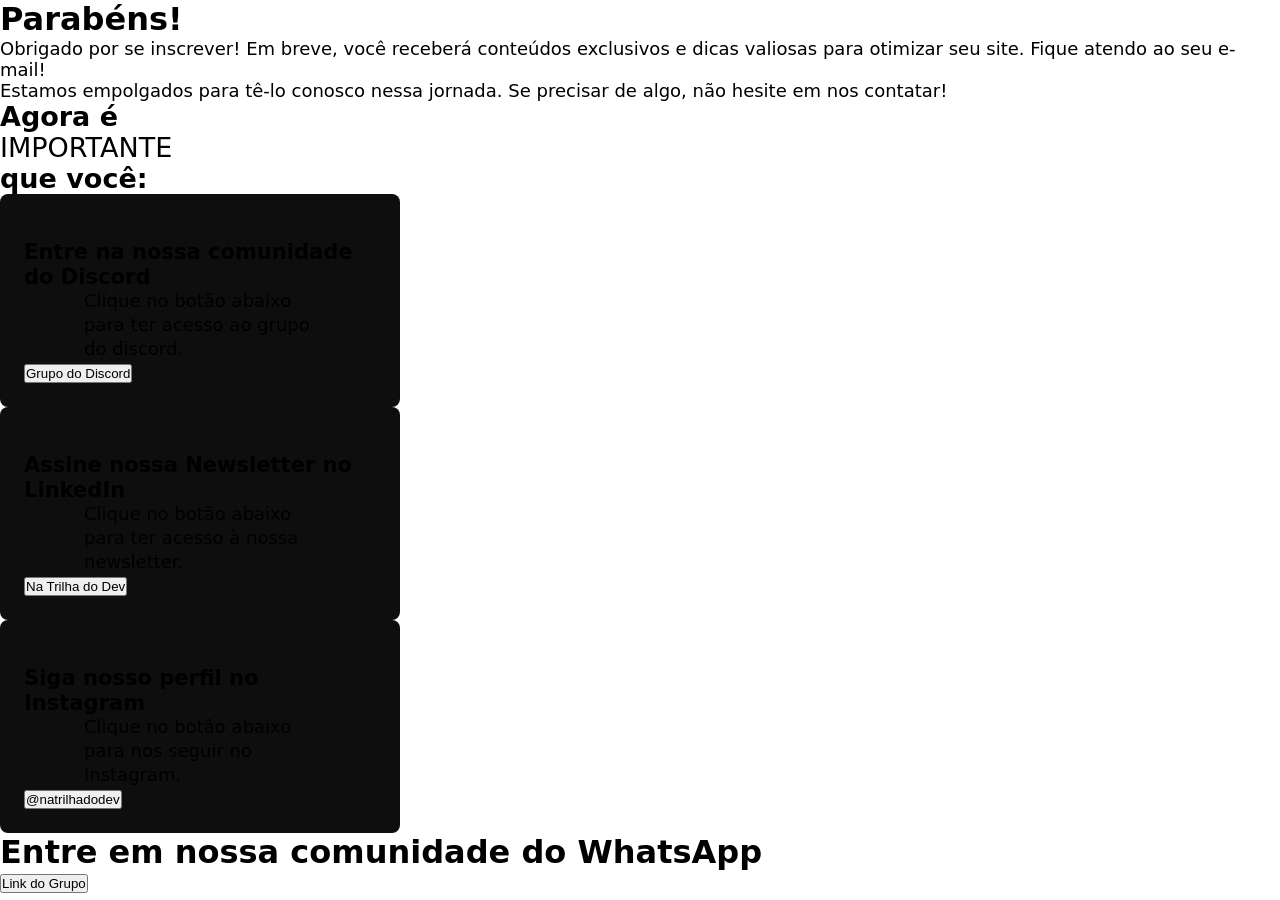
==== inscricao-sucesso.html @ 2f5a9630 "ícones da seção learning adicionados + página de inscrição sucedida adicionada" ====
<!DOCTYPE html>
<html lang="en">
<head>
    <meta charset="UTF-8">
    <meta name="viewport" content="width=device-width, initial-scale=1.0">
    <title>Inscrição Concluída - #NaTrilhaDoDev</title>
    <link rel="stylesheet" href="./css/style.css">
</head>
<body>
    <main>
        <section id="parabens">
            <article id="parabens-block">
                <h1 id="parabens-h1">Parabéns!</h1>
                <p id="parabens-p1">Obrigado por se inscrever! Em breve, você receberá conteúdos exclusivos e dicas valiosas para otimizar seu site. Fique atendo ao seu e-mail!</p>
                <p id="parabens-p2">Estamos empolgados para tê-lo conosco nessa jornada. Se precisar de algo, não hesite em nos contatar!</p>
            </article>
        </section>

        <section id="importante">
            <h2 id="importante-h2-1">Agora é <p id="importante-h2-1-p1">IMPORTANTE</p> que você:</h2>
            <div class="content-block" id="importante-discord">
                <img src="" alt="">
                <h3 class="content-block-h3">Entre na nossa comunidade do Discord</h3>
                <p class="content-block-p">Clique no botão abaixo para ter acesso ao grupo do discord.</p>
                <button class="content-block-btn">Grupo do Discord</button>
            </div>
            <div class="content-block" id="importante-linkedin">
                <img src="" alt="">
                <h3 class="content-block-h3">Assine nossa Newsletter no LinkedIn</h3>
                <p class="content-block-p">Clique no botão abaixo para ter acesso à nossa newsletter.</p>
                <button class="content-block-btn">Na Trilha do Dev</button>
            </div>
            <div class="content-block" id="importante-instagram">
                <img src="" alt="">
                <h3 class="content-block-h3">Siga nosso perfil no Instagram</h3>
                <p class="content-block-p">Clique no botão abaixo para nos seguir no Instagram.</p>
                <button class="content-block-btn">@natrilhadodev</button>
            </div>
        </section>

        <section id="comunidade-whatsapp">
            <h1 id="comunidade-whatsapp-h1">Entre em nossa comunidade do WhatsApp</h1>
            <button id="comunidade-whatsapp-btn">Link do Grupo</button>
        </section>
    </main>
</body>
</html>
---- css/style.css ----
* {
    box-sizing: border-box;
    margin: 0;
    padding: 0;
}

body {
    font-family: system-ui, -apple-system, BlinkMacSystemFont, 'Segoe UI', Roboto, Oxygen, Ubuntu, Cantarell, 'Open Sans', 'Helvetica Neue', sans-serif;
    font-size: 1.25rem;
}

main {
    width: 100%;
    font-size: 90%;
}

h1 {
    font-weight: 600;
    font-size: 2rem;
}

h2 {
    font-weight: 600;
}

p {
    font-weight: lighter;
}

footer {
    width: 99vw;
    padding: 30px;
    color: whitesmoke;
    background-color: rgb(14, 14, 14);
    display: grid;
    grid-auto-flow: column;

}

.section-block {
    max-width: 99vw;
    max-height: 100vh;
    justify-items: center;
    align-items: center;
    text-align: center;
}

.content-block {
    padding: 24px;
    max-width: 400px;
    max-height: 400px;
    border-radius: 8px;
    background-color: rgb(14, 14, 14);
}

.learning-icon {
    padding-top: 12px;
    max-width: 60px;
}

.content-block-h2 {
    margin: 12px 0;
}

.content-block-p {
    padding: 0 60px;
    line-height: 1.5rem;
}

.challenge-p {
    line-height: 2rem;
}

.to-do-p {
    padding: 3px 0;
    font-weight: 400;
}

#intro {
    background-color: rgb(14, 14, 14);
}

#intro-block {
    padding: 120px 0;
    width: 100%;
}

#logo {
    padding: 15px;
    max-width: 400px;
}

#intro-title1 {
    padding: 15px 0 0 0;
    color: whitesmoke;
}

#intro-title2 {
    padding: 0 0 15px 0;
    color: greenyellow;
}

#intro-p1 {
    padding: 15px;
    line-height: 1.5rem;
    color: whitesmoke;
}

#intro-button {
    margin: 15px;
    padding: 10px;
    background-color: greenyellow;
    color: rgb(14, 14, 14);
    text-decoration: none;
    font-size: 80%;
    font-weight: bold;
    border-radius: 6px;
}

#learning {
    padding: 48px 0;
    display: grid;
    background-color: greenyellow;
    color: whitesmoke;
}

#learning-title1 {
    color: rgb(14, 14, 14);
    font-size: 2rem;
    font-weight: bold;
}

#learning-content {
    margin: 48px 0;
    display: grid;
    grid-template-columns: repeat(3, 1fr);
    grid-template-rows: repeat(2, 1fr);
    gap: 30px;
    font-size: 90%;
}

#challenge {
    padding: 48px;
    width: 100%;
    display: grid;
    grid-template-columns: repeat(2, 1fr);
    background-color: rgb(14, 14, 14);
    color: whitesmoke;
}

#challenge-flyer1 {
   /* width: auto; */
   /* height: auto; */
   max-height: 450px;
   border-radius: 8px;
}

#challenge-block1 {
    text-align: left;
    padding-right: 48px;
}

#challenge-title1 {
    font-size: 3rem;
    margin-bottom: 16px; 
}

#challenge-button1 {
    margin-top: 24px;
    padding: 12px 36px;
    background-color: greenyellow;
    border-radius: 8px;
    border: none;
    font-weight: bold;
}

#to-do {
    background-color: greenyellow;
    padding: 48px;
}

#to-do-block1 {
    text-align: left;
}

#to-do-sub1 {
    padding: 16px 32px;
    background-color: rgb(14, 14, 14);
    color: whitesmoke;
    font-size: 1.25rem;
    border-top-left-radius: 6px;
    border-top-right-radius: 6px;
}

#to-do-ol1 {
    background-color: whitesmoke;
    padding: 16px 48px;
}

#to-do-sub2 {
    padding: 16px 32px;
    background-color: rgb(14, 14, 14);
    color: whitesmoke;
    font-size: 1.25rem;
    border-bottom-left-radius: 6px;
    border-bottom-right-radius: 6px;
}

#footer-p1 {
    text-align: left;
}

#footer-p1-a1 {
    color: whitesmoke;
    font-weight: 600;
}

#footer-a1 {
    text-align: right;
    color: whitesmoke;
    font-weight: 600;
}
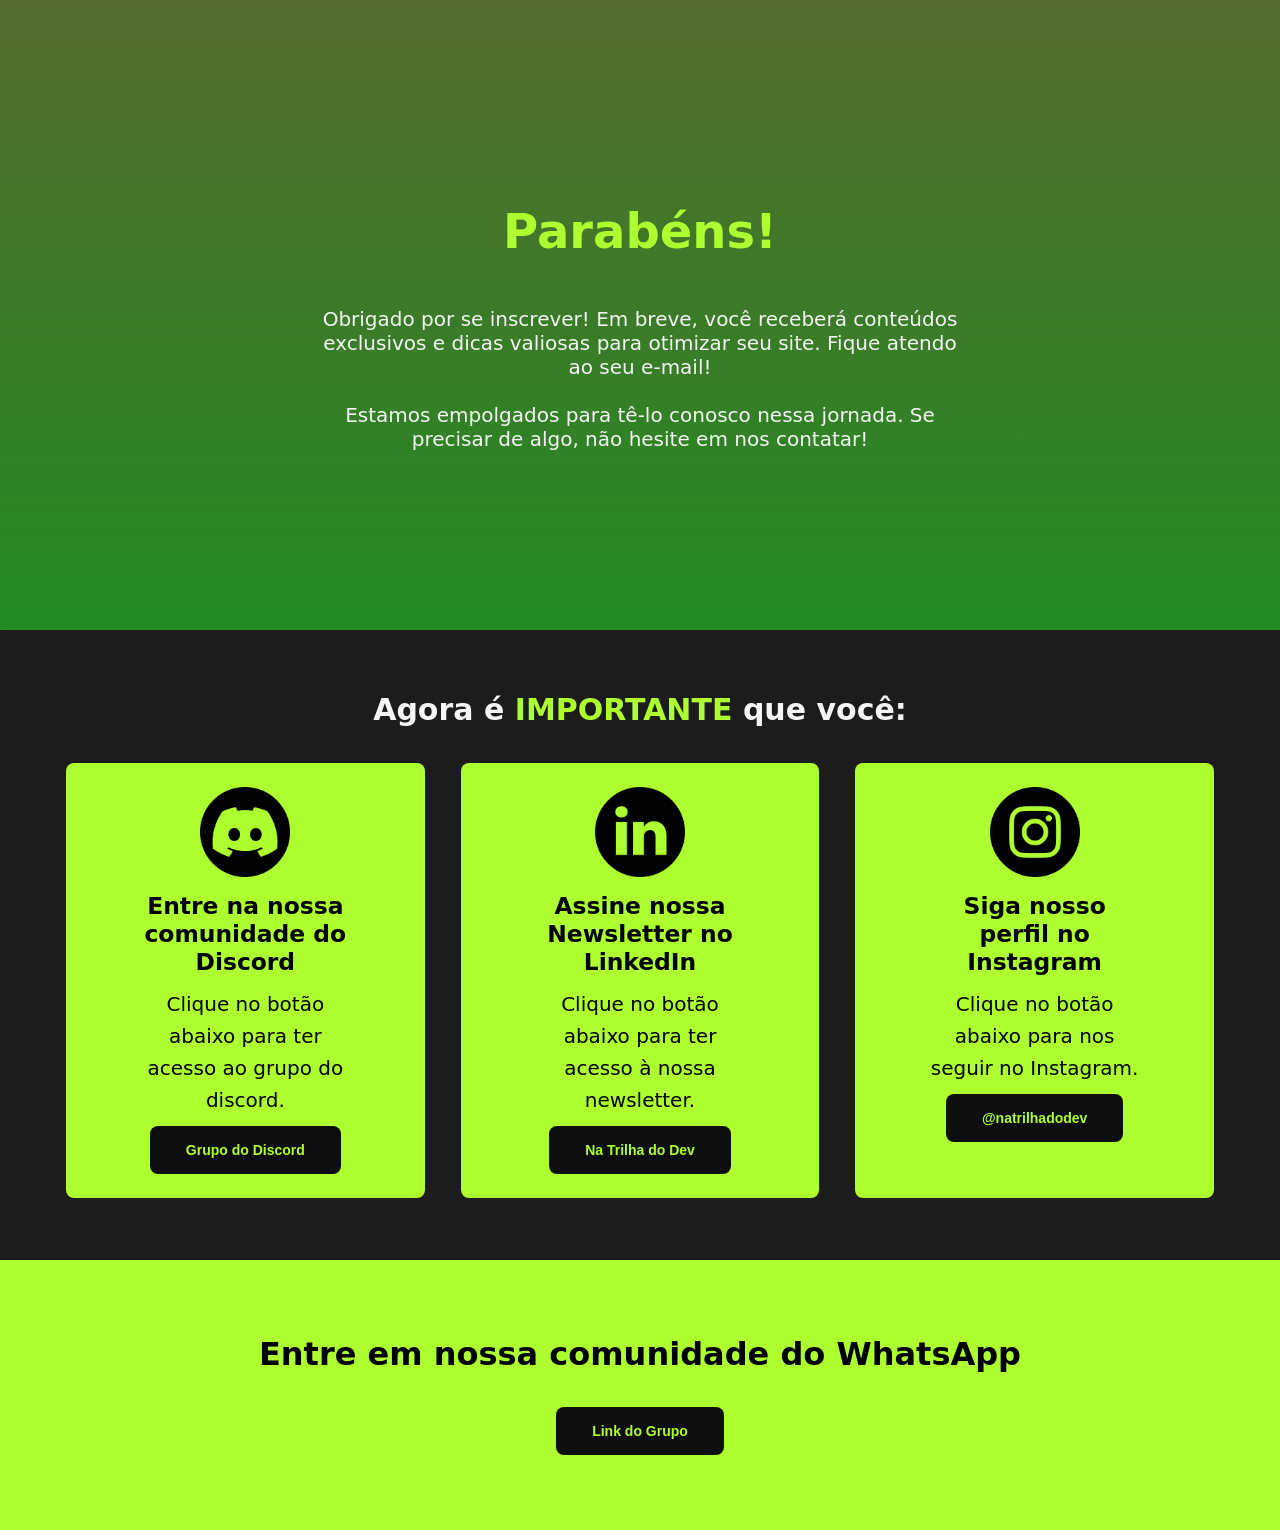
==== commit 4d7c6eda: "estilização da página de inscrição concluída adicionada (A responsividade será adicionada posteriorm" ====
--- a/inscricao-sucesso.html
+++ b/inscricao-sucesso.html
@@ -4,43 +4,49 @@
     <meta charset="UTF-8">
     <meta name="viewport" content="width=device-width, initial-scale=1.0">
     <title>Inscrição Concluída - #NaTrilhaDoDev</title>
-    <link rel="stylesheet" href="./css/style.css">
+    <link rel="stylesheet" href="./css/inscricao-concluida.css">
 </head>
 <body>
     <main>
         <section id="parabens">
             <article id="parabens-block">
                 <h1 id="parabens-h1">Parabéns!</h1>
-                <p id="parabens-p1">Obrigado por se inscrever! Em breve, você receberá conteúdos exclusivos e dicas valiosas para otimizar seu site. Fique atendo ao seu e-mail!</p>
-                <p id="parabens-p2">Estamos empolgados para tê-lo conosco nessa jornada. Se precisar de algo, não hesite em nos contatar!</p>
+                <p class="parabens-p" id="parabens-p1">Obrigado por se inscrever! Em breve, você receberá conteúdos exclusivos e dicas valiosas para otimizar seu site. Fique atendo ao seu e-mail!</p>
+                <p class="parabens-p" id="parabens-p2">Estamos empolgados para tê-lo conosco nessa jornada. Se precisar de algo, não hesite em nos contatar!</p>
             </article>
         </section>
 
         <section id="importante">
-            <h2 id="importante-h2-1">Agora é <p id="importante-h2-1-p1">IMPORTANTE</p> que você:</h2>
-            <div class="content-block" id="importante-discord">
-                <img src="" alt="">
-                <h3 class="content-block-h3">Entre na nossa comunidade do Discord</h3>
-                <p class="content-block-p">Clique no botão abaixo para ter acesso ao grupo do discord.</p>
-                <button class="content-block-btn">Grupo do Discord</button>
-            </div>
-            <div class="content-block" id="importante-linkedin">
-                <img src="" alt="">
-                <h3 class="content-block-h3">Assine nossa Newsletter no LinkedIn</h3>
-                <p class="content-block-p">Clique no botão abaixo para ter acesso à nossa newsletter.</p>
-                <button class="content-block-btn">Na Trilha do Dev</button>
-            </div>
-            <div class="content-block" id="importante-instagram">
-                <img src="" alt="">
-                <h3 class="content-block-h3">Siga nosso perfil no Instagram</h3>
-                <p class="content-block-p">Clique no botão abaixo para nos seguir no Instagram.</p>
-                <button class="content-block-btn">@natrilhadodev</button>
-            </div>
+            <article id="importante-block">
+                <h2 id="importante-h2-1">Agora é <p id="importante-h2-1-p1">IMPORTANTE</p> que você:</h2>
+                <div class="content-grid">
+                    <div class="content-block" id="importante-discord">
+                        <img src="./static/discord.png" alt="Ícone do Discord" class="content-block-img">
+                        <h3 class="content-block-h3">Entre na nossa comunidade do Discord</h3>
+                        <p class="content-block-p">Clique no botão abaixo para ter acesso ao grupo do discord.</p>
+                        <button class="content-block-btn">Grupo do Discord</button>
+                    </div>
+                    <div class="content-block" id="importante-linkedin">
+                        <img src="./static/linkedin.png" alt="Ícone do LinkedIn" class="content-block-img">
+                        <h3 class="content-block-h3">Assine nossa Newsletter no LinkedIn</h3>
+                        <p class="content-block-p">Clique no botão abaixo para ter acesso à nossa newsletter.</p>
+                        <button class="content-block-btn">Na Trilha do Dev</button>
+                    </div>
+                    <div class="content-block" id="importante-instagram">
+                        <img src="./static/instagram.png" alt="Ícone do Instagram" class="content-block-img">
+                        <h3 class="content-block-h3">Siga nosso perfil no Instagram</h3>
+                        <p class="content-block-p">Clique no botão abaixo para nos seguir no Instagram.</p>
+                        <button class="content-block-btn">@natrilhadodev</button>
+                    </div>
+                </div>
+            </article>
         </section>
 
         <section id="comunidade-whatsapp">
-            <h1 id="comunidade-whatsapp-h1">Entre em nossa comunidade do WhatsApp</h1>
-            <button id="comunidade-whatsapp-btn">Link do Grupo</button>
+            <article id="comunidade-whatsapp-block">
+                <h1 id="comunidade-whatsapp-h1">Entre em nossa comunidade do WhatsApp</h1>
+                <button id="comunidade-whatsapp-btn" class="content-block-btn">Link do Grupo</button>
+            </article>
         </section>
     </main>
 </body>
--- a/css/inscricao-concluida.css
+++ b/css/inscricao-concluida.css
@@ -0,0 +1,118 @@
+* {
+    box-sizing: border-box;
+    margin: 0;
+    padding: 0;
+}
+
+body {
+    font-family: system-ui, -apple-system, BlinkMacSystemFont, 'Segoe UI', Roboto, Oxygen, Ubuntu, Cantarell, 'Open Sans', 'Helvetica Neue', sans-serif;
+    font-size: 1.25rem;
+}
+
+main {
+    width: 100%;
+    text-align: center;
+}
+
+section {
+    height: 70vh;
+    display: grid;
+    align-items: center;
+    justify-items: center;
+    box-shadow: 5px 5px 4px rgba(0, 0, 0, 0.6);
+}
+
+.content-grid {
+    display: grid;
+    grid-template-columns: repeat(3, 1fr);
+}
+
+.content-block {
+    margin: 0 18px;
+    padding: 24px 72px;
+    background-color: greenyellow;
+    border-radius: 8px;
+}
+
+.content-block-img {
+    max-width: 90px;
+    padding-bottom: 10px;
+}
+
+.content-block-h3 {
+    padding-bottom: 12px;
+}
+
+.content-block-p {
+    line-height: 2rem;
+    font-weight: lighter;
+}
+
+.content-block-btn {
+    margin-top: 10px;
+    padding: 16px 36px;
+    font-size: 70%;
+    font-weight: 600;
+    color: greenyellow;
+    background-color: rgb(14, 14, 14);
+    border: none;
+    border-radius: 8px;
+}
+
+.parabens-p {
+    max-width: 650px;
+    padding-top: 24px;
+    color: whitesmoke;
+}
+
+#parabens {
+    display: grid;
+    align-items: center;
+    justify-items: center;
+    background-image: repeating-linear-gradient(darkolivegreen, forestgreen);
+}
+
+#parabens-block {
+    display: block;
+    padding: 24px;
+}
+
+#parabens-h1 {
+    padding: 24px 0;
+    font-size: 3rem;
+    font-weight: 600;
+    color: greenyellow;
+}
+
+#importante {
+    padding: 48px;
+    display: grid;
+    align-items: center;
+    justify-items: center;
+    background-color: rgb(28, 28, 28);
+}
+
+#importante-h2-1 {
+    margin-bottom: 36px;
+    color: whitesmoke;
+    font-weight: 600;
+}
+
+#importante-h2-1-p1 {
+    display: inline-block;
+    color: greenyellow;
+}
+
+#comunidade-whatsapp {
+    height: 30vh;
+    background-color: greenyellow;
+}
+
+#comunidade-whatsapp-h1 {
+    padding-bottom: 24px;
+    font-size: 2rem;
+}
+
+/* #comunidade-whatsapp-btn {
+
+} */
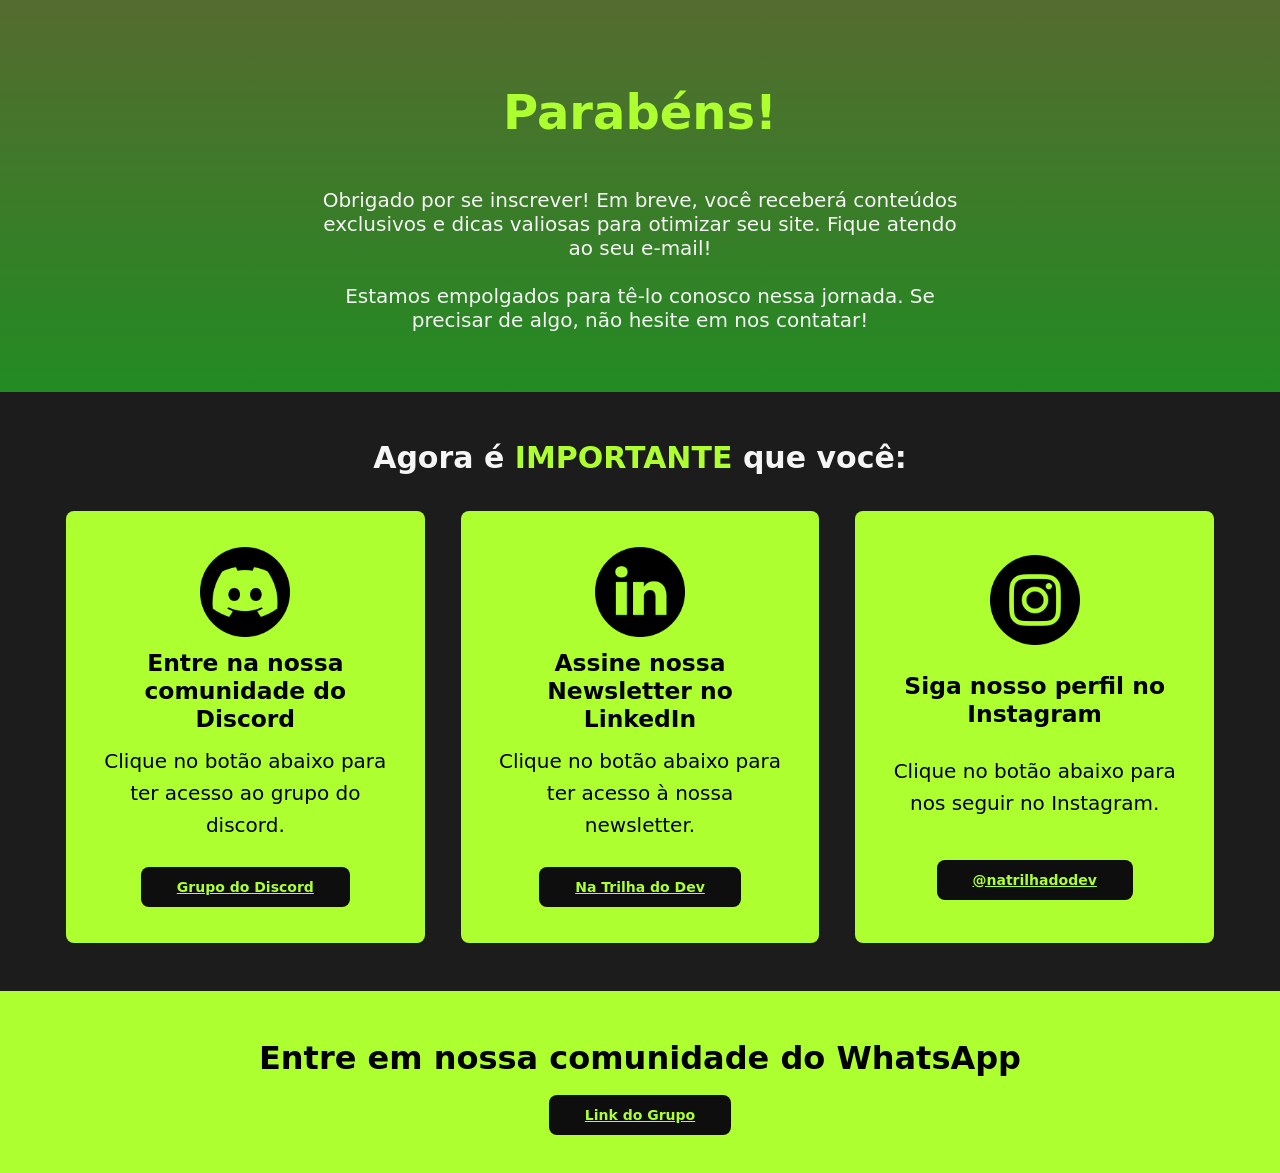
==== commit 6774ce17: "Tags dos botões modificadas + Estilizações padrões dos botões adicionadas nos dois arquivos .css(Os " ====
--- a/inscricao-sucesso.html
+++ b/inscricao-sucesso.html
@@ -24,19 +24,19 @@
                         <img src="./static/discord.png" alt="Ícone do Discord" class="content-block-img">
                         <h3 class="content-block-h3">Entre na nossa comunidade do Discord</h3>
                         <p class="content-block-p">Clique no botão abaixo para ter acesso ao grupo do discord.</p>
-                        <button class="content-block-btn">Grupo do Discord</button>
+                        <a class="content-block-btn" href="#" target="_blank">Grupo do Discord</a>
                     </div>
                     <div class="content-block" id="importante-linkedin">
                         <img src="./static/linkedin.png" alt="Ícone do LinkedIn" class="content-block-img">
                         <h3 class="content-block-h3">Assine nossa Newsletter no LinkedIn</h3>
                         <p class="content-block-p">Clique no botão abaixo para ter acesso à nossa newsletter.</p>
-                        <button class="content-block-btn">Na Trilha do Dev</button>
+                        <a class="content-block-btn" href="#" target="_blank">Na Trilha do Dev</a>
                     </div>
                     <div class="content-block" id="importante-instagram">
                         <img src="./static/instagram.png" alt="Ícone do Instagram" class="content-block-img">
                         <h3 class="content-block-h3">Siga nosso perfil no Instagram</h3>
                         <p class="content-block-p">Clique no botão abaixo para nos seguir no Instagram.</p>
-                        <button class="content-block-btn">@natrilhadodev</button>
+                        <a class="content-block-btn" href="#" target="_blank">@natrilhadodev</a>
                     </div>
                 </div>
             </article>
@@ -45,7 +45,7 @@
         <section id="comunidade-whatsapp">
             <article id="comunidade-whatsapp-block">
                 <h1 id="comunidade-whatsapp-h1">Entre em nossa comunidade do WhatsApp</h1>
-                <button id="comunidade-whatsapp-btn" class="content-block-btn">Link do Grupo</button>
+                <a class="content-block-btn" id="comunidade-whatsapp-btn" href="#" target="_blank">Link do Grupo</a>
             </article>
         </section>
     </main>
--- a/css/inscricao-concluida.css
+++ b/css/inscricao-concluida.css
@@ -15,11 +15,9 @@
 }
 
 section {
-    height: 70vh;
     display: grid;
     align-items: center;
     justify-items: center;
-    box-shadow: 5px 5px 4px rgba(0, 0, 0, 0.6);
 }
 
 .content-grid {
@@ -28,15 +26,19 @@
 }
 
 .content-block {
+    min-width: 300px;
     margin: 0 18px;
-    padding: 24px 72px;
+    padding: 36px 36px;
+    display: grid;
+    align-items: center;
+    justify-items: center;
     background-color: greenyellow;
     border-radius: 8px;
 }
 
 .content-block-img {
     max-width: 90px;
-    padding-bottom: 10px;
+    padding-bottom: 12px;
 }
 
 .content-block-h3 {
@@ -44,13 +46,14 @@
 }
 
 .content-block-p {
+    margin-bottom: 16px;
     line-height: 2rem;
     font-weight: lighter;
 }
 
 .content-block-btn {
     margin-top: 10px;
-    padding: 16px 36px;
+    padding: 12px 36px;
     font-size: 70%;
     font-weight: 600;
     color: greenyellow;
@@ -66,6 +69,7 @@
 }
 
 #parabens {
+    padding: 36px;
     display: grid;
     align-items: center;
     justify-items: center;
@@ -104,7 +108,7 @@
 }
 
 #comunidade-whatsapp {
-    height: 30vh;
+    padding: 48px;
     background-color: greenyellow;
 }
 
@@ -113,6 +117,23 @@
     font-size: 2rem;
 }
 
-/* #comunidade-whatsapp-btn {
+@media(max-width: 1050px) {
+    .content-grid {
+        grid-template-columns: repeat(1, 1fr);
+        grid-template-rows: repeat(3, 1fr);
+    }
 
-} */+    .content-block {
+        margin: 24px 0;
+    }
+}
+
+@media(max-width: 400px) {
+    #importante {
+        padding: 24px;
+    } 
+
+    #importante-h2-1 {
+        font-size: 5vw;
+    }
+}
